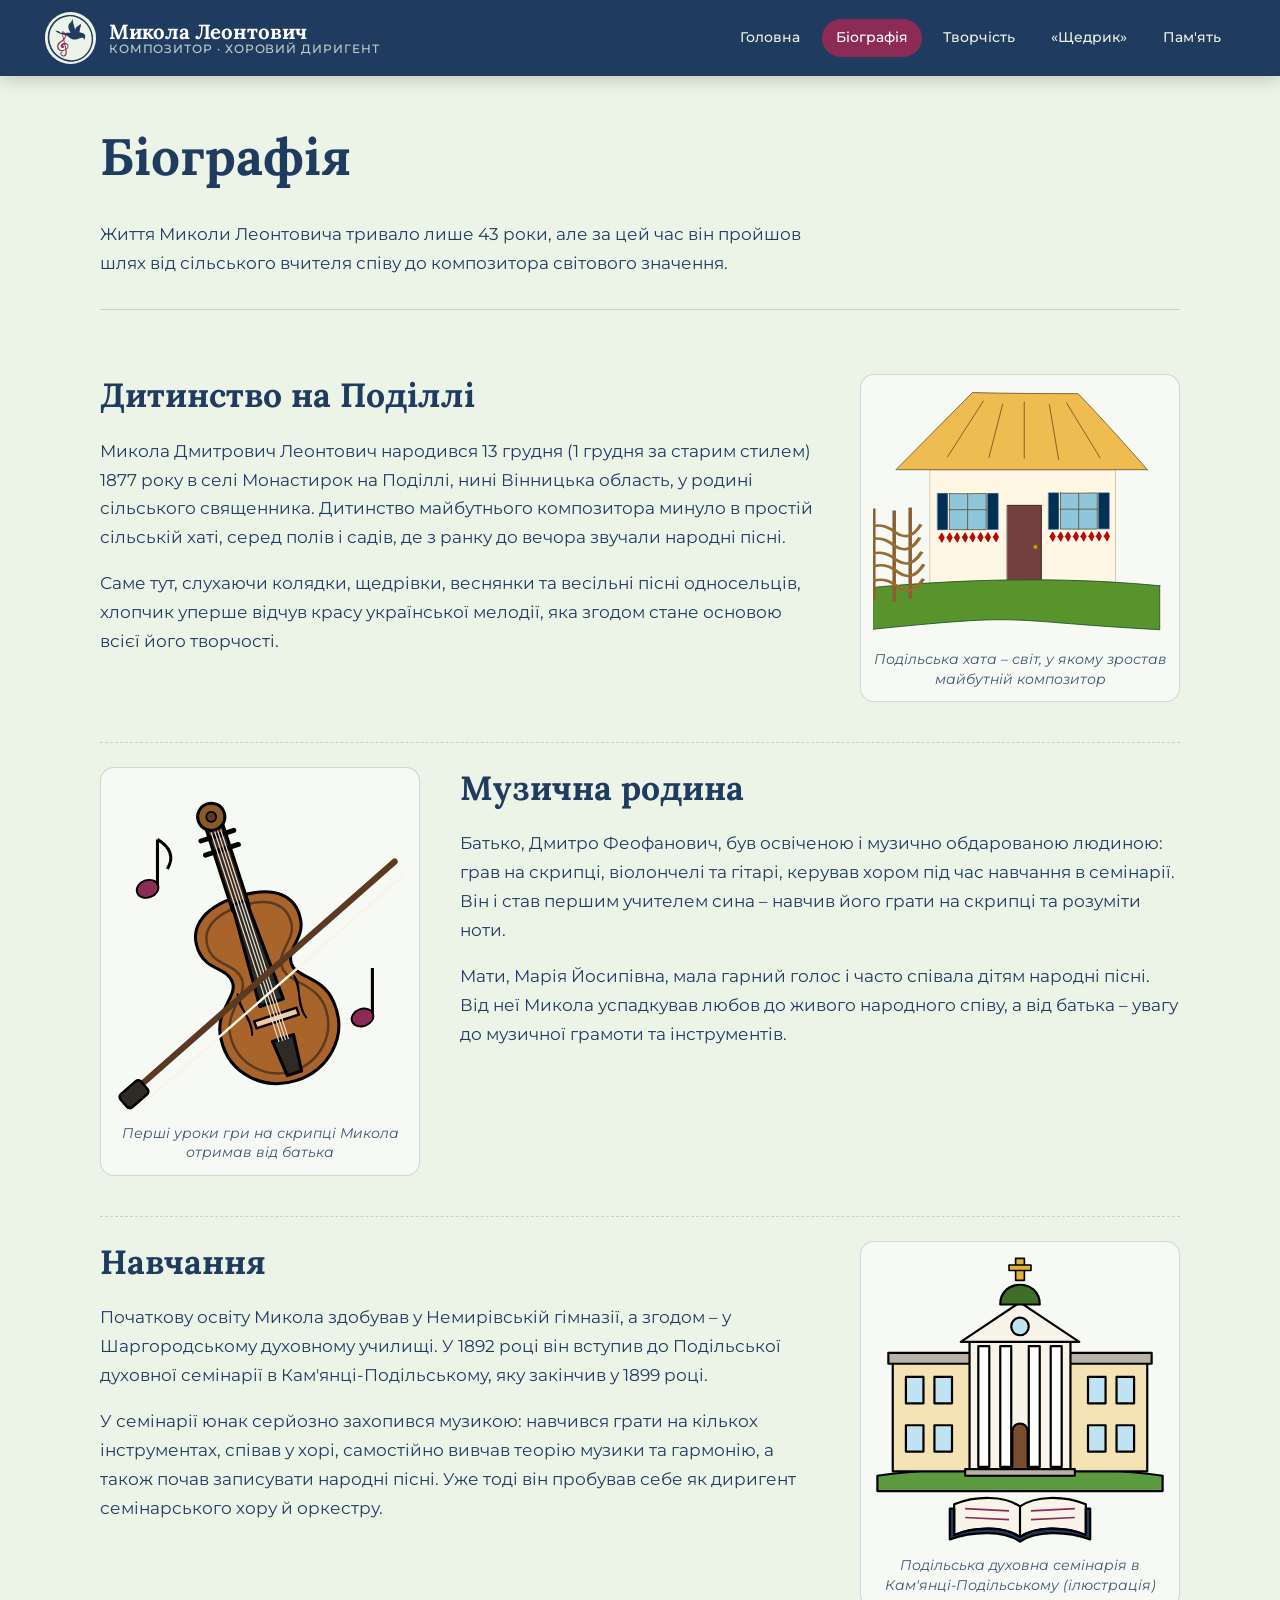
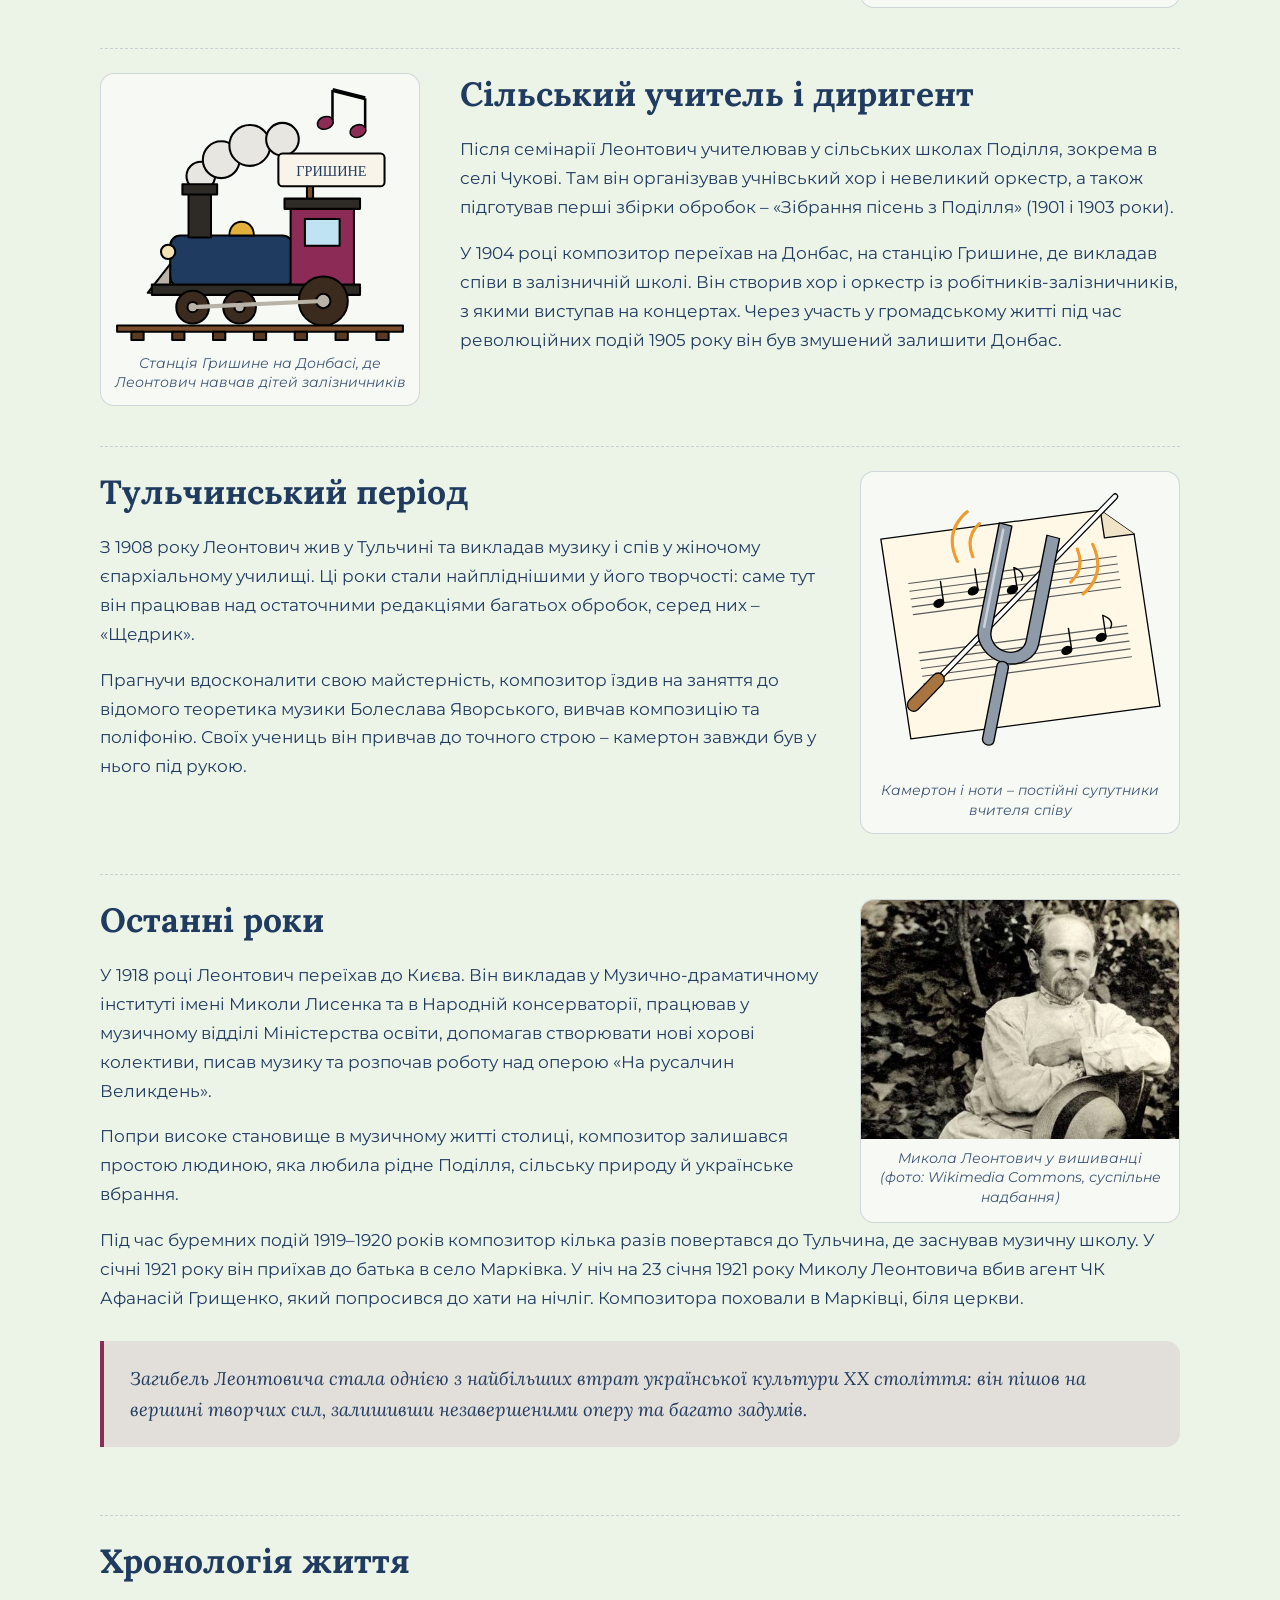
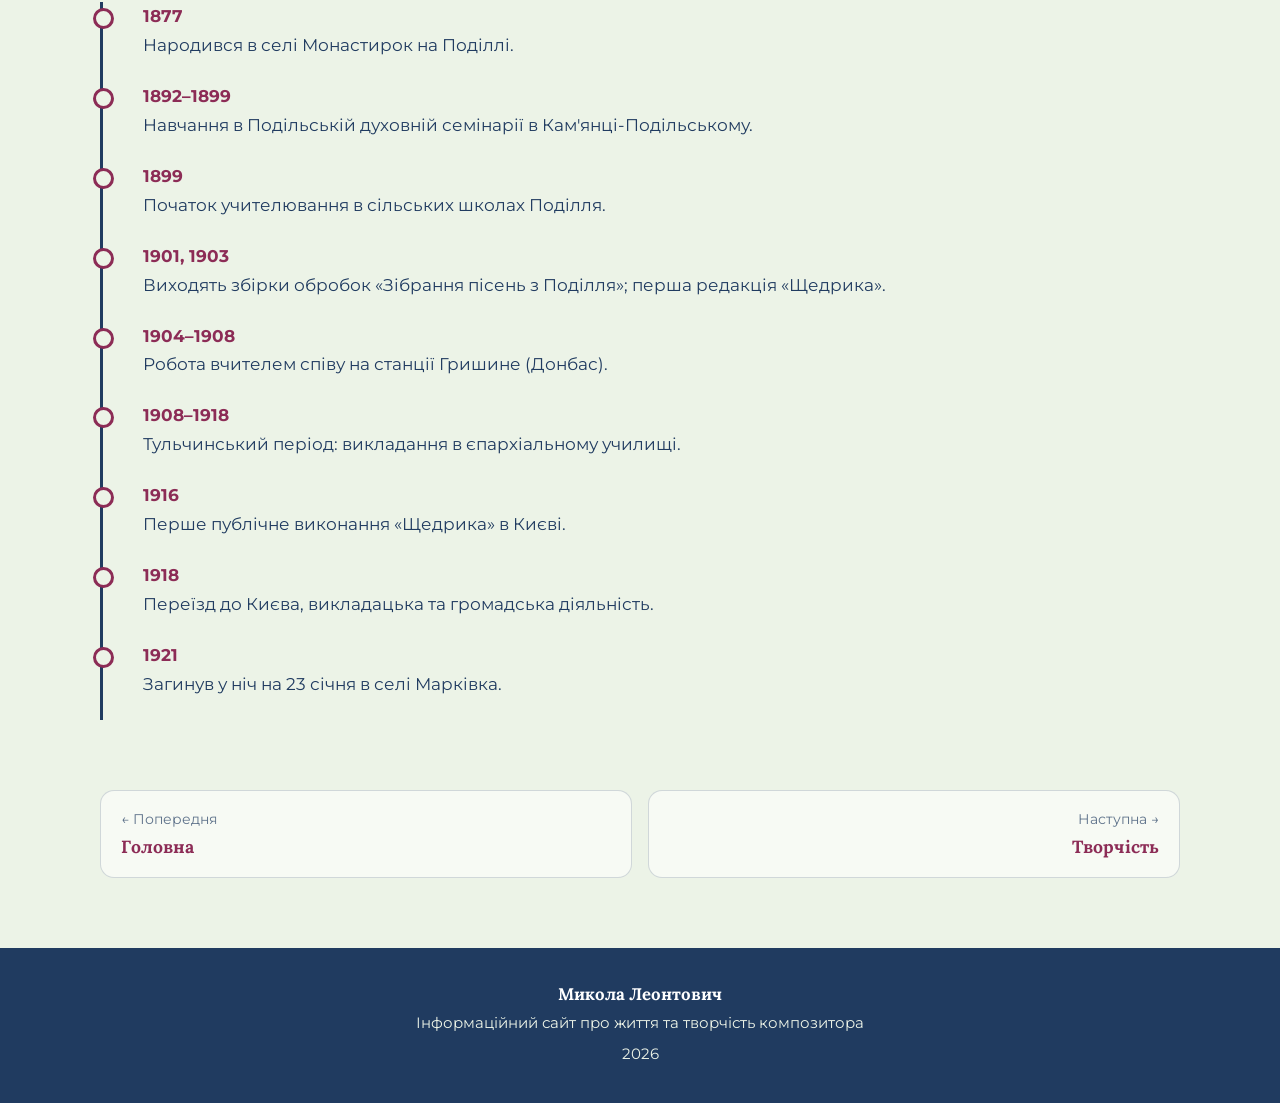
==== biografiya.html @ 476b9c97 "first commit" ====
<!DOCTYPE html>
<html lang="uk">
<head>
  <meta charset="UTF-8">
  <meta name="viewport" content="width=device-width, initial-scale=1.0">
  <title>Біографія – Микола Леонтович</title>
  <meta name="description" content="Біографія Миколи Леонтовича: дитинство, навчання, вчителювання, останні роки життя.">
  <link rel="icon" href="logo.svg" type="image/svg+xml">
  <link rel="preconnect" href="https://fonts.googleapis.com">
  <link rel="preconnect" href="https://fonts.gstatic.com" crossorigin>
  <link href="https://fonts.googleapis.com/css2?family=Lora:ital,wght@0,500;0,700;1,500&family=Montserrat:wght@400;500;600;700&display=swap" rel="stylesheet">
  <link rel="stylesheet" href="css/style.css">
</head>
<body>

  <header class="header">
    <div class="container header__inner">
      <a href="index.html" class="brand">
        <img src="logo.svg" alt="Логотип сайту: ластівка зі скрипковим ключем">
        <span class="brand__name">Микола Леонтович <small>композитор · хоровий диригент</small></span>
      </a>
      <button class="burger" aria-label="Меню" aria-expanded="false"><span></span></button>
      <nav class="nav">
        <ul>
          <li><a href="index.html">Головна</a></li>
          <li><a href="biografiya.html" class="active">Біографія</a></li>
          <li><a href="tvorchist.html">Творчість</a></li>
          <li><a href="shchedryk.html">«Щедрик»</a></li>
          <li><a href="pamyat.html">Пам'ять</a></li>
        </ul>
      </nav>
    </div>
  </header>

  <main class="container">
    <div class="page-head page-head--split">
      <div>
        <h1>Біографія</h1>
        <p>Життя Миколи Леонтовича тривало лише 43 роки, але за цей час він пройшов шлях від
          сільського вчителя співу до композитора світового значення.</p>
      </div>
     
    </div>

    <section class="section" id="dytynstvo">
      <div class="split">
        <div>
          <h2>Дитинство на Поділлі</h2>
          <p>
            Микола Дмитрович Леонтович народився 13 грудня (1 грудня за старим стилем) 1877 року
            в селі Монастирок на Поділлі, нині Вінницька область, у родині сільського священника.
            Дитинство майбутнього композитора минуло в простій сільській хаті, серед полів і садів,
            де з ранку до вечора звучали народні пісні.
          </p>
          <p>
            Саме тут, слухаючи колядки, щедрівки, веснянки та весільні пісні односельців,
            хлопчик уперше відчув красу української мелодії, яка згодом стане основою всієї його
            творчості.
          </p>
        </div>
        <figure class="figure">
          <img src="hata.svg" alt="Українська хата з квітучим тином">
          <figcaption>Подільська хата – світ, у якому зростав майбутній композитор</figcaption>
        </figure>
      </div>
    </section>

    <section class="section" id="rodyna">
      <div class="split split--reverse">
        <figure class="figure">
          <img src="skrypka.svg" alt="Скрипка зі смичком">
          <figcaption>Перші уроки гри на скрипці Микола отримав від батька</figcaption>
        </figure>
        <div>
          <h2>Музична родина</h2>
          <p>
            Батько, Дмитро Феофанович, був освіченою і музично обдарованою людиною: грав на скрипці,
            віолончелі та гітарі, керував хором під час навчання в семінарії. Він і став першим
            учителем сина – навчив його грати на скрипці та розуміти ноти.
          </p>
          <p>
            Мати, Марія Йосипівна, мала гарний голос і часто співала дітям народні пісні.
            Від неї Микола успадкував любов до живого народного співу, а від батька – увагу
            до музичної грамоти та інструментів.
          </p>
        </div>
      </div>
    </section>

    <section class="section" id="navchannya">
      <div class="split">
        <div>
          <h2>Навчання</h2>
          <p>
            Початкову освіту Микола здобував у Немирівській гімназії, а згодом – у Шаргородському
            духовному училищі. У 1892 році він вступив до Подільської духовної семінарії
            в Кам'янці-Подільському, яку закінчив у 1899 році.
          </p>
          <p>
            У семінарії юнак серйозно захопився музикою: навчився грати на кількох інструментах,
            співав у хорі, самостійно вивчав теорію музики та гармонію, а також почав записувати
            народні пісні. Уже тоді він пробував себе як диригент семінарського хору й оркестру.
          </p>
        </div>
        <figure class="figure">
          <img src="seminariya.svg" alt="Будівля семінарії та розгорнута книга">
          <figcaption>Подільська духовна семінарія в Кам'янці-Подільському (ілюстрація)</figcaption>
        </figure>
      </div>
    </section>

    <section class="section" id="vchytel">
      <div class="split split--reverse">
        <figure class="figure">
          <img src="potyag.svg" alt="Паротяг на станції Гришине">
          <figcaption>Станція Гришине на Донбасі, де Леонтович навчав дітей залізничників</figcaption>
        </figure>
        <div>
          <h2>Сільський учитель і диригент</h2>
          <p>
            Після семінарії Леонтович учителював у сільських школах Поділля, зокрема в селі Чукові.
            Там він організував учнівський хор і невеликий оркестр, а також підготував перші
            збірки обробок – «Зібрання пісень з Поділля» (1901 і 1903 роки).
          </p>
          <p>
            У 1904 році композитор переїхав на Донбас, на станцію Гришине, де викладав співи
            в залізничній школі. Він створив хор і оркестр із робітників-залізничників, з якими
            виступав на концертах. Через участь у громадському житті під час революційних подій
            1905 року він був змушений залишити Донбас.
          </p>
        </div>
      </div>
    </section>

    <section class="section" id="tulchyn">
      <div class="split">
        <div>
          <h2>Тульчинський період</h2>
          <p>
            З 1908 року Леонтович жив у Тульчині та викладав музику і спів у жіночому єпархіальному
            училищі. Ці роки стали найпліднішими у його творчості: саме тут він працював над
            остаточними редакціями багатьох обробок, серед них – «Щедрик».
          </p>
          <p>
            Прагнучи вдосконалити свою майстерність, композитор їздив на заняття до відомого
            теоретика музики Болеслава Яворського, вивчав композицію та поліфонію. Своїх учениць
            він привчав до точного строю – камертон завжди був у нього під рукою.
          </p>
        </div>
        <figure class="figure">
          <img src="kamerton.svg" alt="Камертон, диригентська паличка і ноти">
          <figcaption>Камертон і ноти – постійні супутники вчителя співу</figcaption>
        </figure>
      </div>
    </section>

    <section class="section" id="ostanni-roky">
      <div class="split">
        <div>
          <h2>Останні роки</h2>
          <p>
            У 1918 році Леонтович переїхав до Києва. Він викладав у Музично-драматичному інституті
            імені Миколи Лисенка та в Народній консерваторії, працював у музичному відділі
            Міністерства освіти, допомагав створювати нові хорові колективи, писав музику та
            розпочав роботу над оперою «На русалчин Великдень».
          </p>
          <p>
            Попри високе становище в музичному житті столиці, композитор залишався простою
            людиною, яка любила рідне Поділля, сільську природу й українське вбрання.
          </p>
        </div>
        <figure class="figure figure--photo">
          <img src="leontovych_vyshyvanka.png" alt="Микола Леонтович у вишиванці, з брилем у руках, на тлі зелені">
          <figcaption>Микола Леонтович у вишиванці (фото: Wikimedia Commons, суспільне надбання)</figcaption>
        </figure>
      </div>
      <p>
        Під час буремних подій 1919–1920 років композитор кілька разів повертався до Тульчина,
        де заснував музичну школу. У січні 1921 року він приїхав до батька в село Марківка.
        У ніч на 23 січня 1921 року Миколу Леонтовича вбив агент ЧК Афанасій Грищенко, який
        попросився до хати на нічліг. Композитора поховали в Марківці, біля церкви.
      </p>
      <div class="quote">
        Загибель Леонтовича стала однією з найбільших втрат української культури XX століття:
        він пішов на вершині творчих сил, залишивши незавершеними оперу та багато задумів.
      </div>
    </section>

    <section class="section" id="khronologiya">
      <h2>Хронологія життя</h2>
      <ol class="timeline">
        <li><time>1877</time>Народився в селі Монастирок на Поділлі.</li>
        <li><time>1892–1899</time>Навчання в Подільській духовній семінарії в Кам'янці-Подільському.</li>
        <li><time>1899</time>Початок учителювання в сільських школах Поділля.</li>
        <li><time>1901, 1903</time>Виходять збірки обробок «Зібрання пісень з Поділля»; перша редакція «Щедрика».</li>
        <li><time>1904–1908</time>Робота вчителем співу на станції Гришине (Донбас).</li>
        <li><time>1908–1918</time>Тульчинський період: викладання в єпархіальному училищі.</li>
        <li><time>1916</time>Перше публічне виконання «Щедрика» в Києві.</li>
        <li><time>1918</time>Переїзд до Києва, викладацька та громадська діяльність.</li>
        <li><time>1921</time>Загинув у ніч на 23 січня в селі Марківка.</li>
      </ol>
    </section>

    <nav class="pager">
      <a href="index.html"><small>← Попередня</small><b>Головна</b></a>
      <a href="tvorchist.html" class="next"><small>Наступна →</small><b>Творчість</b></a>
    </nav>
  </main>

  <footer class="footer">
    <div class="container footer__inner">
      <h3>Микола Леонтович</h3>
      <p>Інформаційний сайт про життя та творчість композитора</p>
      <p> 2026</p>
    </div>
  </footer>

  <button class="to-top" aria-label="Вгору">↑</button>
  <script src="js/main.js"></script>
</body>
</html>
---- css/style.css ----
/* ===== Палітра ===== */
:root {
  --primary: #203B60;      /* домінантний, текст */
  --accent: #8C2C56;       /* активні об'єкти, посилання */
  --bg: #ECF3E7;           /* фон */
  --card: #F7FAF4;
  --line: rgba(32, 59, 96, 0.18);
  --primary-soft: rgba(32, 59, 96, 0.08);
  --accent-soft: rgba(140, 44, 86, 0.1);
  --radius: 14px;
  --font-head: "Lora", Georgia, "Times New Roman", serif;
  --font-body: "Montserrat", "Segoe UI", Arial, sans-serif;
}

* { box-sizing: border-box; }

html { scroll-behavior: smooth; }

body {
  margin: 0;
  background: var(--bg);
  color: var(--primary);
  font-family: var(--font-body);
  font-size: 17px;
  line-height: 1.7;
}

img { max-width: 100%; display: block; }

a { color: var(--accent); text-decoration-thickness: 1px; text-underline-offset: 3px; }
a:hover { text-decoration-thickness: 2px; }

h1, h2, h3 {
  font-family: var(--font-head);
  line-height: 1.25;
  margin: 0 0 0.6em;
  color: var(--primary);
}
h1 { font-size: clamp(2rem, 4.5vw, 3.2rem); }
h2 { font-size: clamp(1.5rem, 3vw, 2.1rem); }
h3 { font-size: 1.25rem; }
p { margin: 0 0 1em; }

.container {
  width: 100%;
  max-width: 1120px;
  margin: 0 auto;
  padding-inline: 20px;
}

/* ===== Шапка (темно-синя, на всю ширину екрана) ===== */
.header {
  position: sticky;
  top: 0;
  z-index: 50;
  background: var(--primary);
  color: var(--bg);
  box-shadow: 0 0.25rem 1rem rgba(0, 0, 0, 0.18);
}
.header__inner {
  display: flex;
  align-items: center;
  justify-content: space-between; /* логотип завжди зліва, меню — справа */
  gap: clamp(0.75rem, 2vw, 2rem);
  width: 100%;
  max-width: none;
  min-height: clamp(3.75rem, 6vw, 4.75rem);
  padding-inline: clamp(1rem, 3.5vw, 4rem);
}
.brand {
  display: flex;
  align-items: center;
  gap: clamp(0.5rem, 1vw, 0.85rem);
  text-decoration: none;
  color: var(--bg);
  min-width: 0;
}
.brand img {
  width: clamp(2.6rem, 4vw, 3.4rem);
  height: auto;
  aspect-ratio: 1;
  flex-shrink: 0;
  background: var(--bg);
  border-radius: 50%;
}
.brand__name {
  font-family: var(--font-head);
  font-weight: 700;
  font-size: clamp(1rem, 1.6vw, 1.3rem);
  line-height: 1.15;
  color: #fff;
}
.brand__name small {
  display: block;
  font-family: var(--font-body);
  font-weight: 500;
  font-size: clamp(0.62rem, 0.9vw, 0.75rem);
  letter-spacing: 0.08em;
  text-transform: uppercase;
  color: var(--bg);
  opacity: 0.8;
}

.nav ul {
  display: flex;
  gap: clamp(0.15rem, 0.6vw, 0.5rem);
  list-style: none;
  margin: 0;
  padding: 0;
}
.nav a {
  display: block;
  padding: 0.5em 1em;
  border-radius: 999px;
  color: var(--bg);
  text-decoration: none;
  font-weight: 500;
  font-size: clamp(0.85rem, 1.1vw, 1rem);
  white-space: nowrap;
  transition: background 0.2s, color 0.2s;
}
.nav a:hover { background: rgba(236, 243, 231, 0.14); color: #fff; }
.nav a.active { background: var(--accent); color: #fff; }

.burger {
  display: none;
  flex-shrink: 0;
  background: none;
  border: 2px solid var(--bg);
  border-radius: 0.6rem;
  width: 2.75rem;
  height: 2.75rem;
  cursor: pointer;
  padding: 0;
}
.burger span,
.burger span::before,
.burger span::after {
  display: block;
  width: 20px;
  height: 2px;
  background: var(--bg);
  margin: 0 auto;
  position: relative;
  transition: transform 0.25s;
}
.burger span::before,
.burger span::after { content: ""; position: absolute; left: 0; }
.burger span::before { top: -6px; }
.burger span::after { top: 6px; }
.burger[aria-expanded="true"] span { background: transparent; }
.burger[aria-expanded="true"] span::before { transform: translateY(6px) rotate(45deg); }
.burger[aria-expanded="true"] span::after { transform: translateY(-6px) rotate(-45deg); }

/* ===== Головний банер ===== */
.hero {
  padding-block: 56px 40px;
}
.hero__inner {
  display: grid;
  grid-template-columns: 1.1fr 1fr;
  gap: 40px;
  align-items: center;
}
.hero__eyebrow {
  display: inline-block;
  font-size: 0.8rem;
  font-weight: 600;
  letter-spacing: 0.12em;
  text-transform: uppercase;
  color: var(--accent);
  margin-bottom: 12px;
}
.hero__lead { font-size: 1.12rem; max-width: 34em; }
.hero__photo {
  isolation: isolate;
  margin: 0;
  position: relative;
}
.hero__photo img {
  width: 100%;
  aspect-ratio: 4 / 3;
  object-fit: cover;
  object-position: 60% 30%;
  border-radius: var(--radius);
  border: 0.4rem solid var(--card);
  box-shadow: 0 1.2rem 2.5rem rgba(32, 59, 96, 0.25);
}
/* ілюстрований портрет: без фото-рамки, по центру колонки */
.hero__photo--art { display: flex; justify-content: center; }
.hero__photo--art img {
  width: min(100%, 26rem);
  aspect-ratio: auto;
  object-fit: contain;
  border: none;
  border-radius: 0;
  box-shadow: none;
  filter: drop-shadow(0 1rem 1.5rem rgba(32, 59, 96, 0.22));
}
.hero__frame { position: relative; isolation: isolate; }
.hero__frame::before {
  content: "";
  position: absolute;
  inset: 1.2rem -1.2rem -1.2rem 1.2rem;
  border: 3px solid var(--accent);
  border-radius: var(--radius);
  z-index: -1;
}
.hero__photo figcaption {
  margin-top: 1.6rem;
  font-size: 0.85rem;
  font-style: italic;
  opacity: 0.85;
}
.hero__dates {
  font-family: var(--font-head);
  font-size: 1.3rem;
  font-style: italic;
  margin-bottom: 18px;
}

.btn {
  display: inline-block;
  padding: 12px 26px;
  border-radius: 999px;
  background: var(--accent);
  color: #fff;
  text-decoration: none;
  font-weight: 600;
  border: 2px solid var(--accent);
  transition: background 0.2s, color 0.2s;
}
.btn:hover { background: transparent; color: var(--accent); }
.btn--ghost { background: transparent; color: var(--primary); border-color: var(--primary); }
.btn--ghost:hover { background: var(--primary); color: #fff; }
.btn-row { display: flex; flex-wrap: wrap; gap: 12px; margin-top: 8px; }

/* ===== Заголовок внутрішніх сторінок ===== */
.page-head {
  padding-block: 48px 32px;
  border-bottom: 1px solid var(--line);
  margin-bottom: 40px;
}
.page-head p { max-width: 42em; font-size: 1.08rem; margin: 0; }
.page-head--split {
  display: grid;
  grid-template-columns: 1fr minmax(12rem, 18rem);
  gap: 2.5rem;
  align-items: center;
}
.page-head--split .figure { max-width: 18rem; width: 100%; justify-self: end; }

/* ===== Розділи ===== */
.section { padding-block: 24px 40px; }
.section + .section { border-top: 1px dashed var(--line); }

.split {
  display: grid;
  grid-template-columns: 1fr 320px;
  gap: 40px;
  align-items: start;
}
.split--reverse { grid-template-columns: 320px 1fr; }
.split--reverse .figure { order: -1; }

.figure {
  margin: 0;
  background: var(--card);
  border: 1px solid var(--line);
  border-radius: var(--radius);
  padding: 0.75rem;
  cursor: zoom-in;
  overflow: hidden;
  transition: transform 0.25s, box-shadow 0.25s;
}
.figure:hover { transform: translateY(-3px); box-shadow: 0 10px 26px rgba(32, 59, 96, 0.12); }
.figure img { width: 100%; height: auto; margin: 0 auto; border-radius: calc(var(--radius) - 6px); }
/* фото заповнюють рамку повністю */
.figure--photo { padding: 0; }
.figure--photo img { border-radius: 0; }
.figure--photo figcaption { padding: 0 0.9rem 0.9rem; }
/* GIF має велике біле полотно — обрізаємо до смуги з ластівкою */
.crop-gif img { aspect-ratio: 2.3 / 1; object-fit: cover; object-position: center 45%; mix-blend-mode: multiply; }
.figure figcaption {
  margin-top: 10px;
  font-size: 0.85rem;
  line-height: 1.45;
  text-align: center;
  font-style: italic;
  opacity: 0.85;
}

/* ===== Картки на головній ===== */
.cards {
  display: grid;
  grid-template-columns: repeat(4, 1fr);
  gap: 20px;
}
.card {
  display: flex;
  flex-direction: column;
  background: var(--card);
  border: 1px solid var(--line);
  border-radius: var(--radius);
  padding: 20px;
  text-decoration: none;
  color: var(--primary);
  transition: transform 0.25s, box-shadow 0.25s, border-color 0.25s;
}
.card:hover { transform: translateY(-4px); border-color: var(--accent); box-shadow: 0 12px 28px rgba(32, 59, 96, 0.12); }
.card img { width: 100%; aspect-ratio: 4 / 3; object-fit: contain; margin-bottom: 12px; }
.card h3 { margin-bottom: 6px; }
.card p { font-size: 0.92rem; line-height: 1.55; flex: 1; }
.card__more { color: var(--accent); font-weight: 600; font-size: 0.92rem; }

/* ===== Цитата ===== */
.quote {
  margin: 28px 0;
  padding: 22px 26px;
  border-left: 4px solid var(--accent);
  background: var(--accent-soft);
  border-radius: 0 var(--radius) var(--radius) 0;
  font-family: var(--font-head);
  font-size: 1.15rem;
  font-style: italic;
}
.quote cite {
  display: block;
  margin-top: 8px;
  font-family: var(--font-body);
  font-size: 0.88rem;
  font-style: normal;
  opacity: 0.8;
}

/* ===== Факти ===== */
.facts {
  display: grid;
  grid-template-columns: repeat(3, 1fr);
  gap: 20px;
  margin-top: 10px;
}
.fact {
  background: var(--primary);
  color: var(--bg);
  border-radius: var(--radius);
  padding: 22px;
}
.fact strong {
  display: block;
  font-family: var(--font-head);
  font-size: 2.1rem;
  line-height: 1.1;
  margin-bottom: 6px;
  color: #fff;
}
.fact span { font-size: 0.92rem; line-height: 1.5; }

/* ===== Хронологія ===== */
.timeline {
  list-style: none;
  margin: 0;
  padding: 0 0 0 28px;
  border-left: 3px solid var(--primary);
}
.timeline li {
  position: relative;
  padding: 0 0 22px 12px;
}
.timeline li::before {
  content: "";
  position: absolute;
  left: -38px;
  top: 6px;
  width: 15px;
  height: 15px;
  border-radius: 50%;
  background: var(--bg);
  border: 3px solid var(--accent);
}
.timeline time {
  display: block;
  font-weight: 700;
  color: var(--accent);
}

/* ===== Список творів (розгортаються при наведенні або кліку) ===== */
.works-hint { font-size: 0.92rem; opacity: 0.8; margin-top: -0.4em; }
.works {
  display: grid;
  grid-template-columns: repeat(2, 1fr);
  gap: 0.9rem 1.75rem;
  align-items: start;
  list-style: none;
  padding: 0;
  margin: 0 0 1em;
}
.work {
  background: var(--card);
  border: 1px solid var(--line);
  border-radius: 10px;
  overflow: hidden;
  transition: border-color 0.2s, box-shadow 0.2s;
}
.work__head {
  display: grid;
  grid-template-columns: 1fr auto;
  align-items: center;
  gap: 0.75rem;
  width: 100%;
  padding: 0.8rem 1rem;
  background: none;
  border: none;
  font: inherit;
  color: inherit;
  text-align: left;
  cursor: pointer;
}
.work__head b { display: block; }
.work__head small { opacity: 0.75; }
.work__icon {
  display: grid;
  place-items: center;
  width: 1.8rem;
  height: 1.8rem;
  border-radius: 50%;
  background: var(--accent-soft);
  color: var(--accent);
  font-weight: 700;
  transition: transform 0.3s, background 0.2s, color 0.2s;
}
.work__more {
  display: grid;
  grid-template-rows: 0fr;
  transition: grid-template-rows 0.35s ease;
}
.work__more > div { overflow: hidden; }
.work__more p {
  margin: 0;
  padding: 0 1rem 1rem;
  font-size: 0.93rem;
  line-height: 1.6;
  border-top: 1px dashed transparent;
}
.work.open,
.work:focus-within { border-color: var(--accent); box-shadow: 0 0.5rem 1.2rem rgba(140, 44, 86, 0.12); }
.work.open .work__more { grid-template-rows: 1fr; }
.work.open .work__icon { transform: rotate(45deg); background: var(--accent); color: #fff; }
@media (hover: hover) {
  .work:hover { border-color: var(--accent); box-shadow: 0 0.5rem 1.2rem rgba(140, 44, 86, 0.12); }
  .work:hover .work__more { grid-template-rows: 1fr; }
  .work:hover .work__icon { transform: rotate(45deg); background: var(--accent); color: #fff; }
}

/* ===== Відео ===== */
.videos {
  display: grid;
  grid-template-columns: repeat(2, 1fr);
  gap: 1.5rem;
}
.video {
  margin: 0;
  background: var(--card);
  border: 1px solid var(--line);
  border-radius: var(--radius);
  overflow: hidden;
}
.video__frame { position: relative; aspect-ratio: 16 / 9; background: var(--primary); }
.video__frame iframe { position: absolute; inset: 0; width: 100%; height: 100%; border: 0; }
.video figcaption { padding: 0.9rem 1rem 1rem; font-size: 0.92rem; line-height: 1.5; }
.video figcaption b { display: block; font-family: var(--font-head); font-size: 1.05rem; }

/* ===== Навчальні заклади ===== */
.schools {
  display: grid;
  grid-template-columns: repeat(3, 1fr);
  gap: 1.25rem;
  list-style: none;
  padding: 0;
  margin: 0.5rem 0 1rem;
}
.schools li {
  background: var(--card);
  border: 1px solid var(--line);
  border-top: 4px solid var(--accent);
  border-radius: var(--radius);
  padding: 1.1rem 1.2rem;
  font-size: 0.93rem;
  line-height: 1.55;
}
.schools b { display: block; font-family: var(--font-head); font-size: 1.05rem; margin-bottom: 0.35rem; }
.schools small { display: block; margin-top: 0.5rem; color: var(--accent); font-weight: 600; }

.lyrics-en { font-style: italic; }
.note { font-size: 0.88rem; opacity: 0.8; }

/* ===== Текст пісні ===== */
.lyrics {
  background: var(--card);
  border: 1px solid var(--line);
  border-radius: var(--radius);
  padding: 26px 30px;
  font-family: var(--font-head);
  font-size: 1.08rem;
  line-height: 1.8;
  columns: 2;
  column-gap: 40px;
}
.lyrics p { break-inside: avoid; }

/* ===== Навігація між сторінками ===== */
.pager {
  display: flex;
  justify-content: space-between;
  gap: 16px;
  flex-wrap: wrap;
  padding-block: 30px 50px;
}
.pager a {
  flex: 1 1 240px;
  padding: 16px 20px;
  border: 1px solid var(--line);
  border-radius: var(--radius);
  text-decoration: none;
  background: var(--card);
  transition: border-color 0.2s;
}
.pager a:hover { border-color: var(--accent); }
.pager small { display: block; color: var(--primary); opacity: 0.7; }
.pager b { font-family: var(--font-head); font-size: 1.1rem; }
.pager .next { text-align: right; }

/* ===== Підвал ===== */
.footer {
  background: var(--primary);
  color: var(--bg);
  padding-block: 36px;
  margin-top: 20px;
  font-size: 0.92rem;
}
.footer__inner {
  display: flex;
  flex-direction: column;
  align-items: center;
  text-align: center;
  gap: 0.35rem;
}
.footer__inner h3, .footer__inner p { margin: 0; }
.footer a { color: #f3c6d9; }
.footer ul { list-style: none; padding: 0; margin: 0; }
.footer h3 { color: #fff; font-size: 1.05rem; }

/* ===== Кнопка «вгору» ===== */
.to-top {
  position: fixed;
  right: 20px;
  bottom: 20px;
  width: 48px;
  height: 48px;
  border-radius: 50%;
  border: none;
  background: var(--accent);
  color: #fff;
  font-size: 1.4rem;
  cursor: pointer;
  box-shadow: 0 6px 16px rgba(0, 0, 0, 0.2);
  opacity: 0;
  pointer-events: none;
  transition: opacity 0.3s;
}
.to-top.show { opacity: 1; pointer-events: auto; }

/* ===== Перегляд зображення ===== */
.lightbox {
  position: fixed;
  inset: 0;
  z-index: 100;
  background: rgba(32, 59, 96, 0.88);
  display: flex;
  align-items: center;
  justify-content: center;
  flex-direction: column;
  padding: 20px;
  cursor: zoom-out;
}
.lightbox[hidden] { display: none; }
.lightbox img {
  max-width: min(90vw, 640px);
  max-height: 78vh;
  background: var(--bg);
  border-radius: var(--radius);
  padding: 20px;
}
.lightbox p { color: #fff; margin-top: 14px; text-align: center; max-width: 640px; }

/* ===== Адаптивність ===== */
@media (max-width: 960px) {
  .cards { grid-template-columns: repeat(2, 1fr); }
  .facts { grid-template-columns: 1fr 1fr; }
  .schools { grid-template-columns: 1fr 1fr; }
}

@media (max-width: 820px) {
  .burger { display: block; }
  .nav {
    position: absolute;
    top: 100%;
    left: 0;
    right: 0;
    background: var(--primary);
    border-top: 1px solid rgba(236, 243, 231, 0.15);
    box-shadow: 0 0.5rem 1rem rgba(0, 0, 0, 0.2);
    display: none;
  }
  .nav.open { display: block; }
  .nav ul { flex-direction: column; padding: 0.6rem clamp(1rem, 3.5vw, 4rem) 1.1rem; }
  .nav a { font-size: 1rem; }
  .hero__inner,
  .split,
  .split--reverse { grid-template-columns: 1fr; }
  .split--reverse .figure { order: 0; }
  .figure { max-width: 360px; margin-inline: auto; width: 100%; }
  .works, .videos { grid-template-columns: 1fr; }
  .lyrics { columns: 1; }
  .page-head--split { grid-template-columns: 1fr; gap: 1.5rem; }
  .page-head--split .figure { justify-self: start; }
  .hero__photo { max-width: 32rem; margin-right: 1.2rem; }
}

@media (max-width: 520px) {
  body { font-size: 16px; }
  .cards, .facts, .schools { grid-template-columns: 1fr; }
  .brand__name small { display: none; }
  .lyrics { padding: 20px; }
}
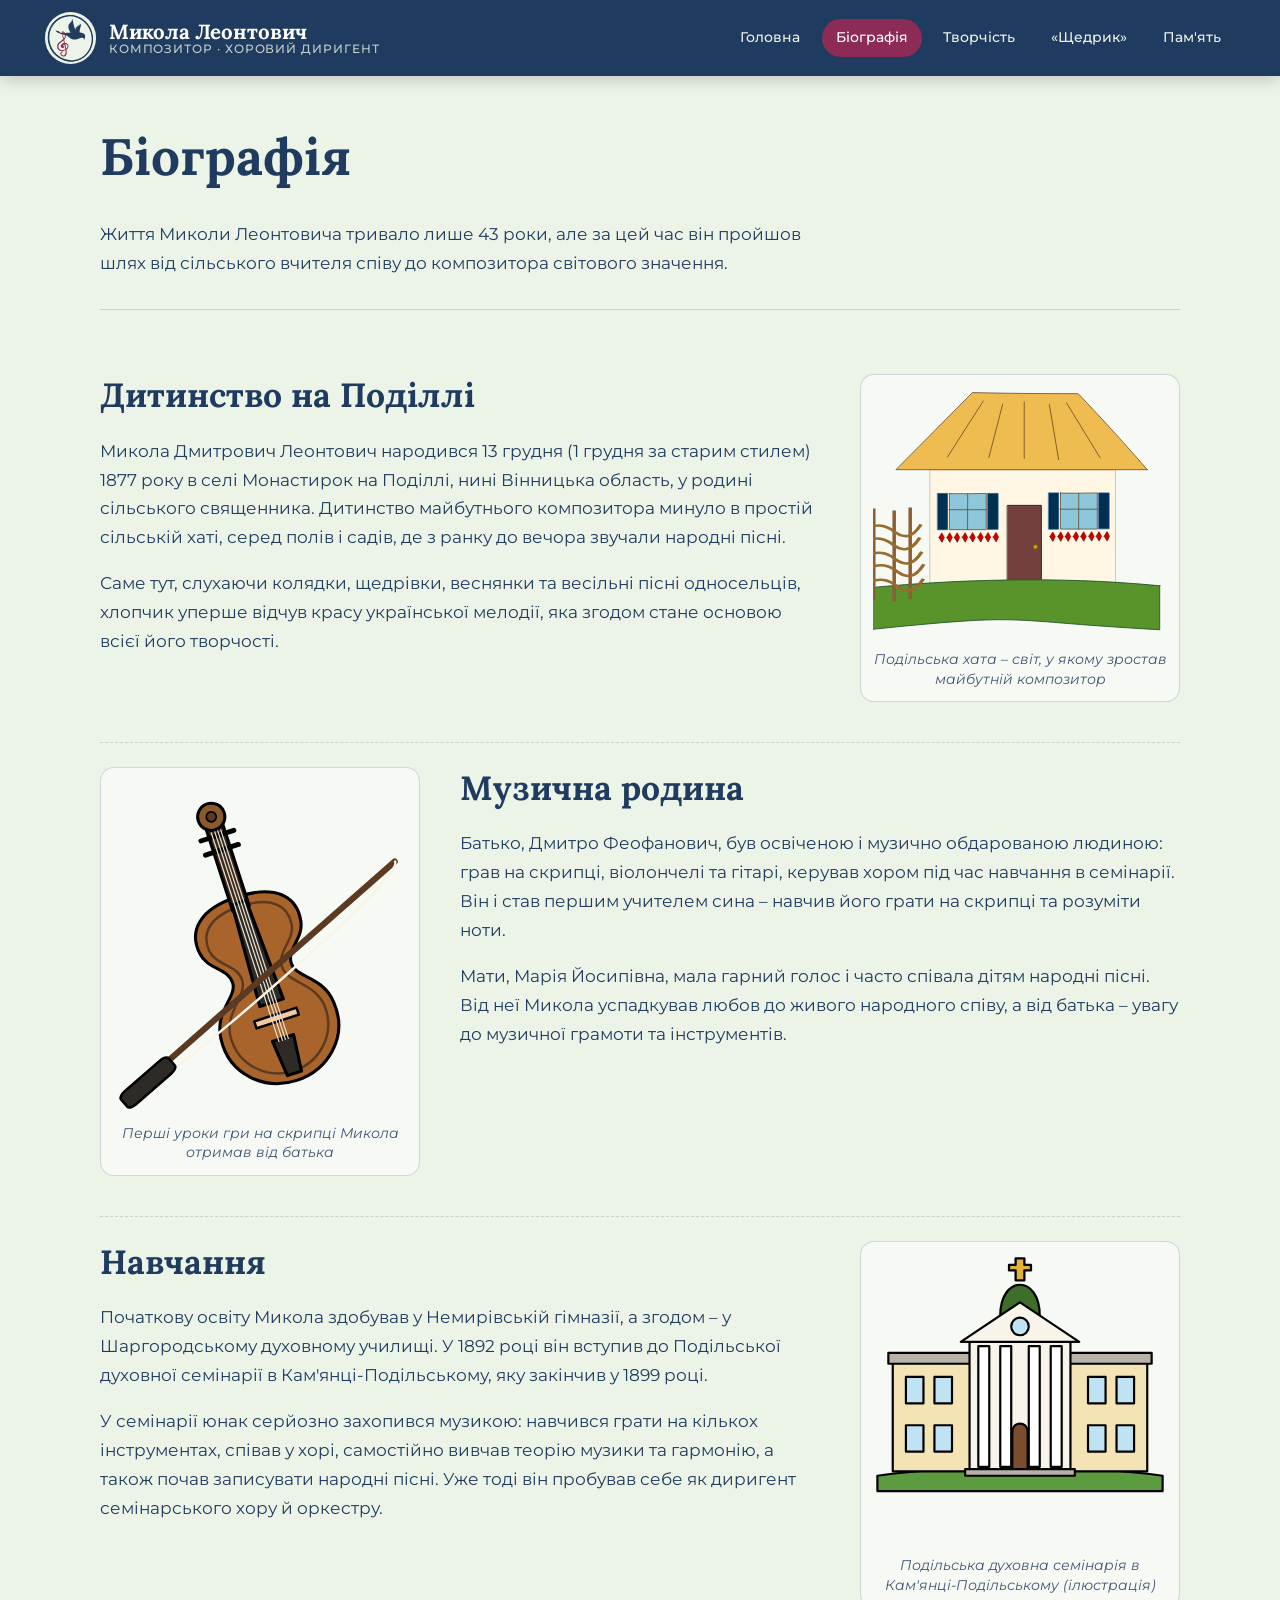
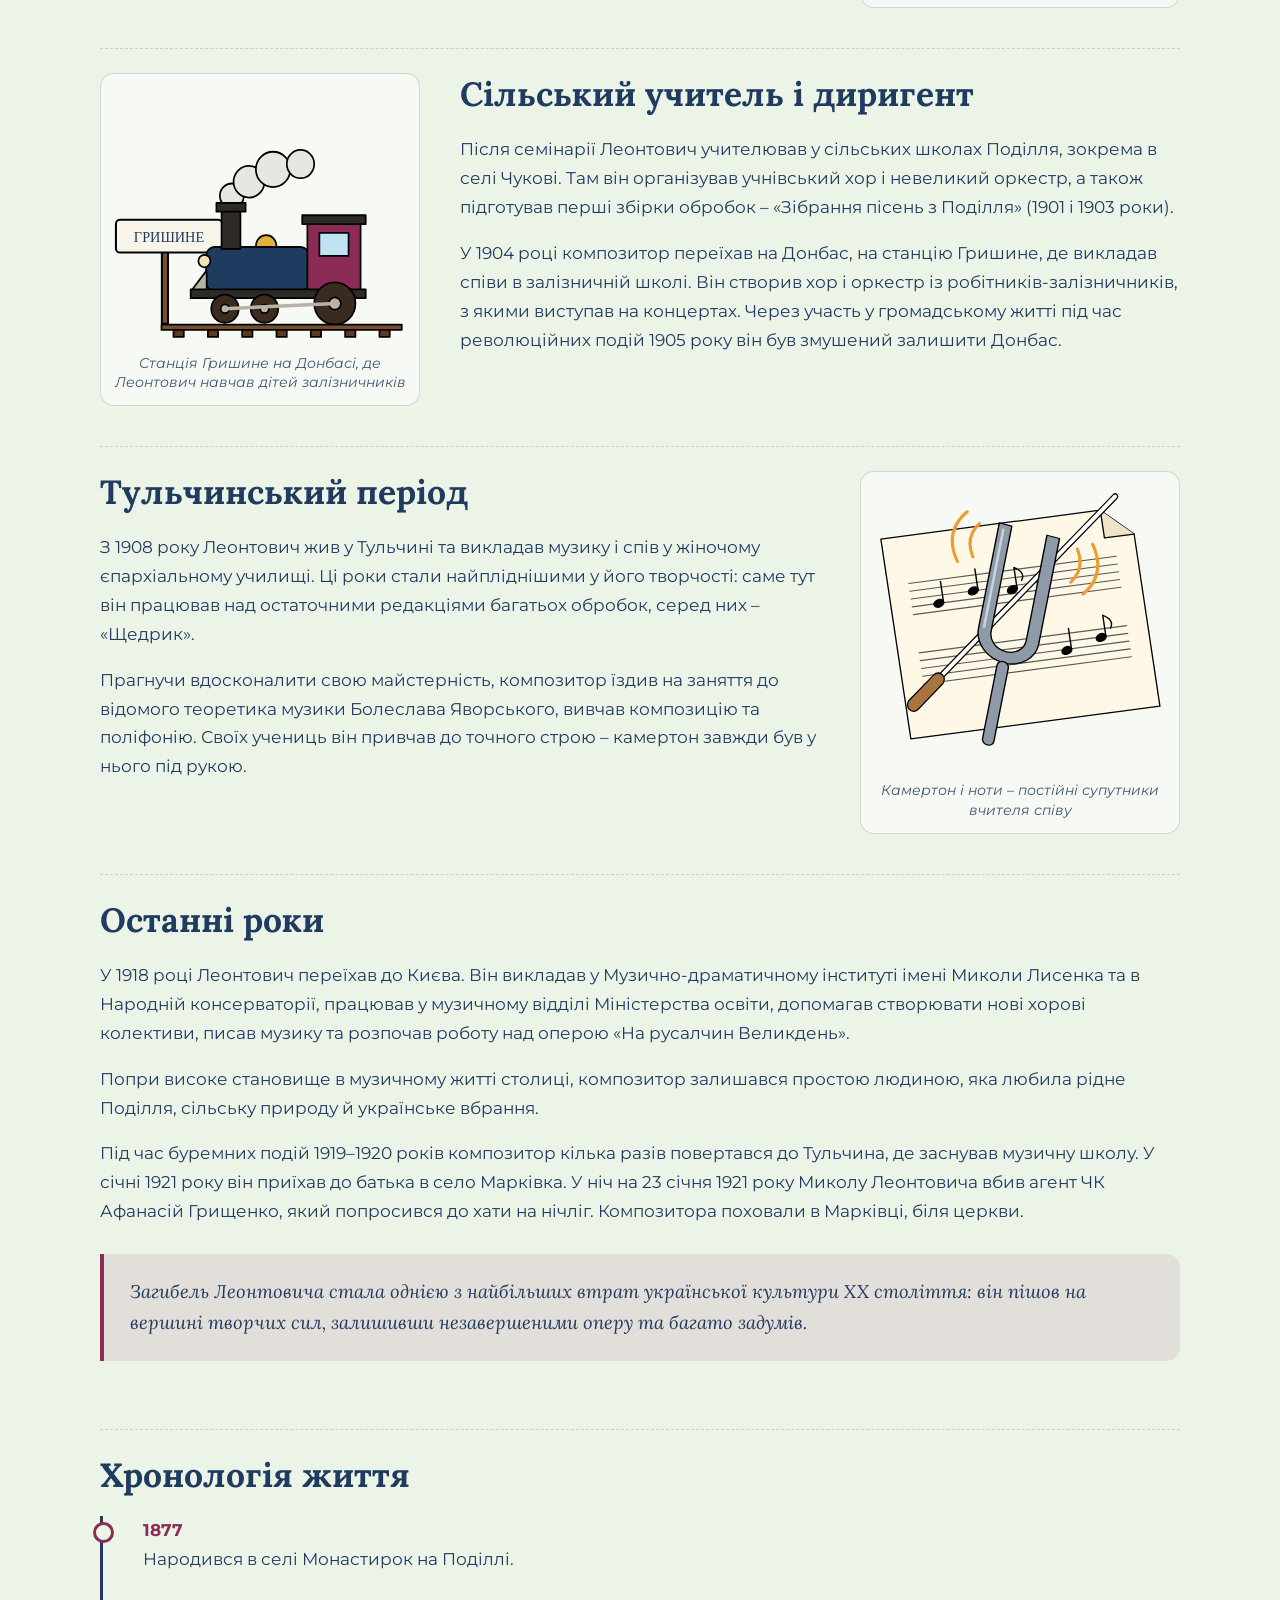
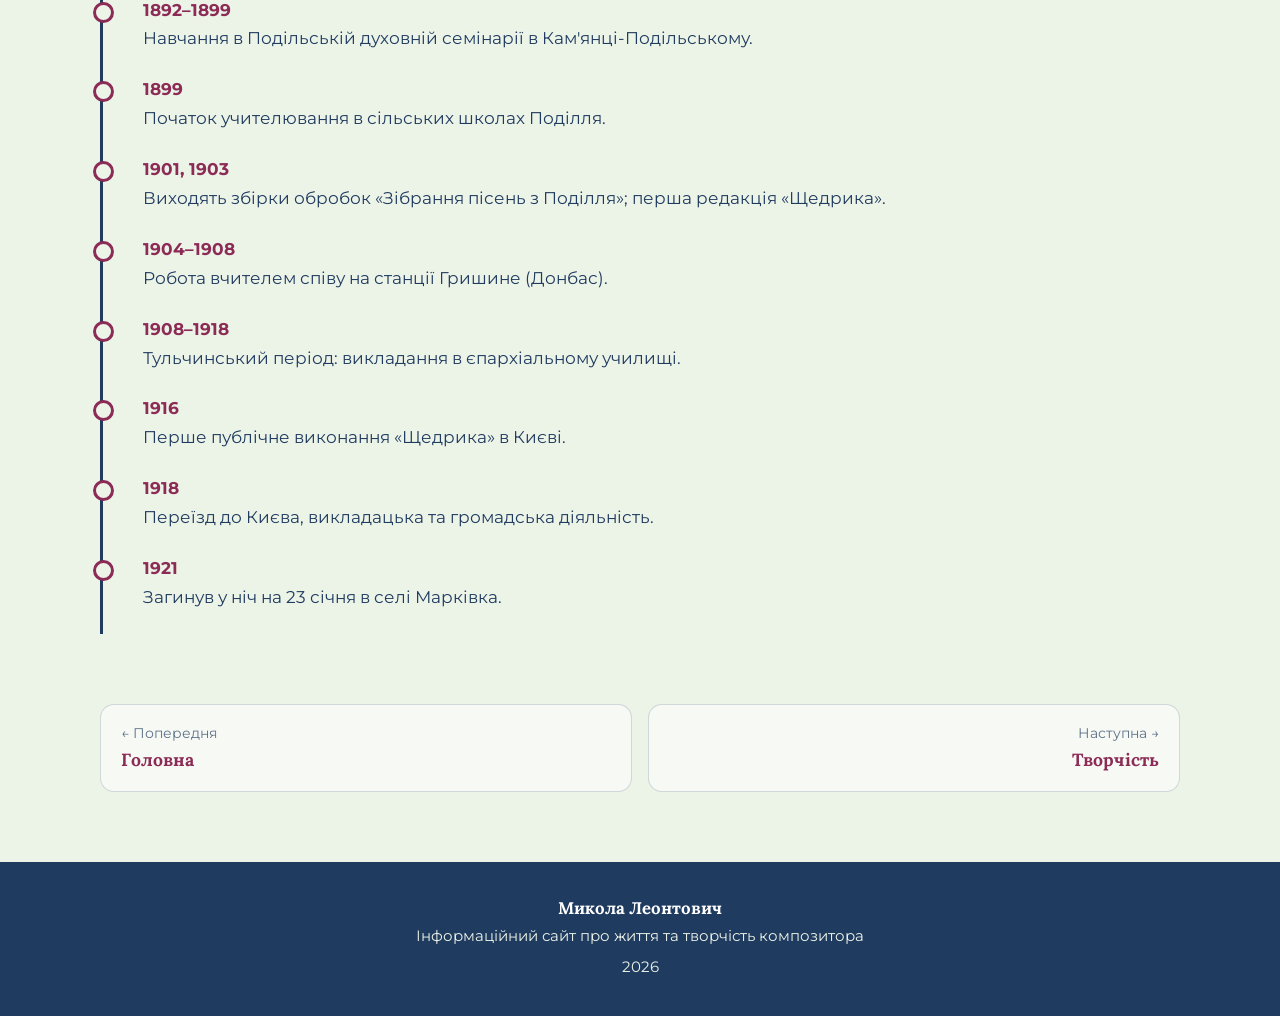
==== commit 91127e4b: "забрано зайвий елемент на сторнці біографії" ====
--- a/biografiya.html
+++ b/biografiya.html
@@ -155,7 +155,7 @@
     </section>
 
     <section class="section" id="ostanni-roky">
-      <div class="split">
+      
         <div>
           <h2>Останні роки</h2>
           <p>
@@ -169,11 +169,8 @@
             людиною, яка любила рідне Поділля, сільську природу й українське вбрання.
           </p>
         </div>
-        <figure class="figure figure--photo">
-          <img src="leontovych_vyshyvanka.png" alt="Микола Леонтович у вишиванці, з брилем у руках, на тлі зелені">
-          <figcaption>Микола Леонтович у вишиванці (фото: Wikimedia Commons, суспільне надбання)</figcaption>
-        </figure>
-      </div>
+        
+      
       <p>
         Під час буремних подій 1919–1920 років композитор кілька разів повертався до Тульчина,
         де заснував музичну школу. У січні 1921 року він приїхав до батька в село Марківка.
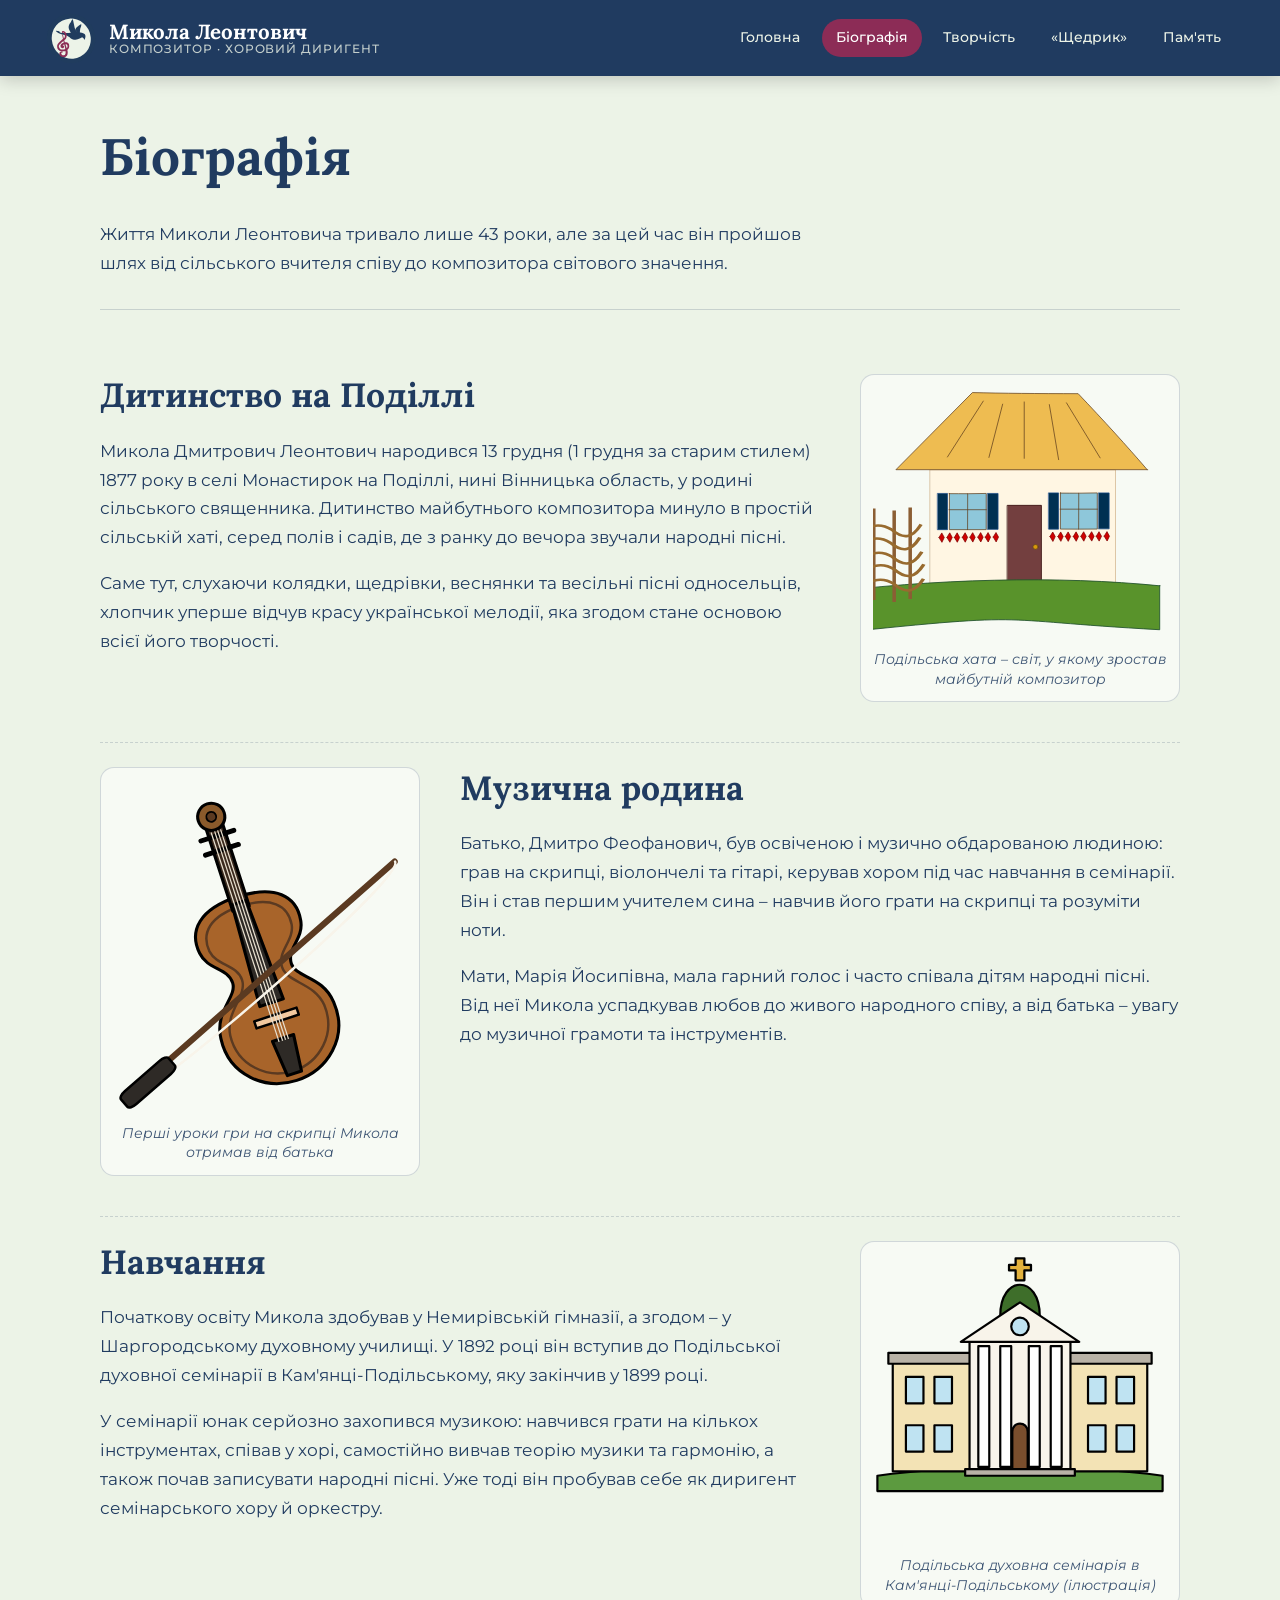
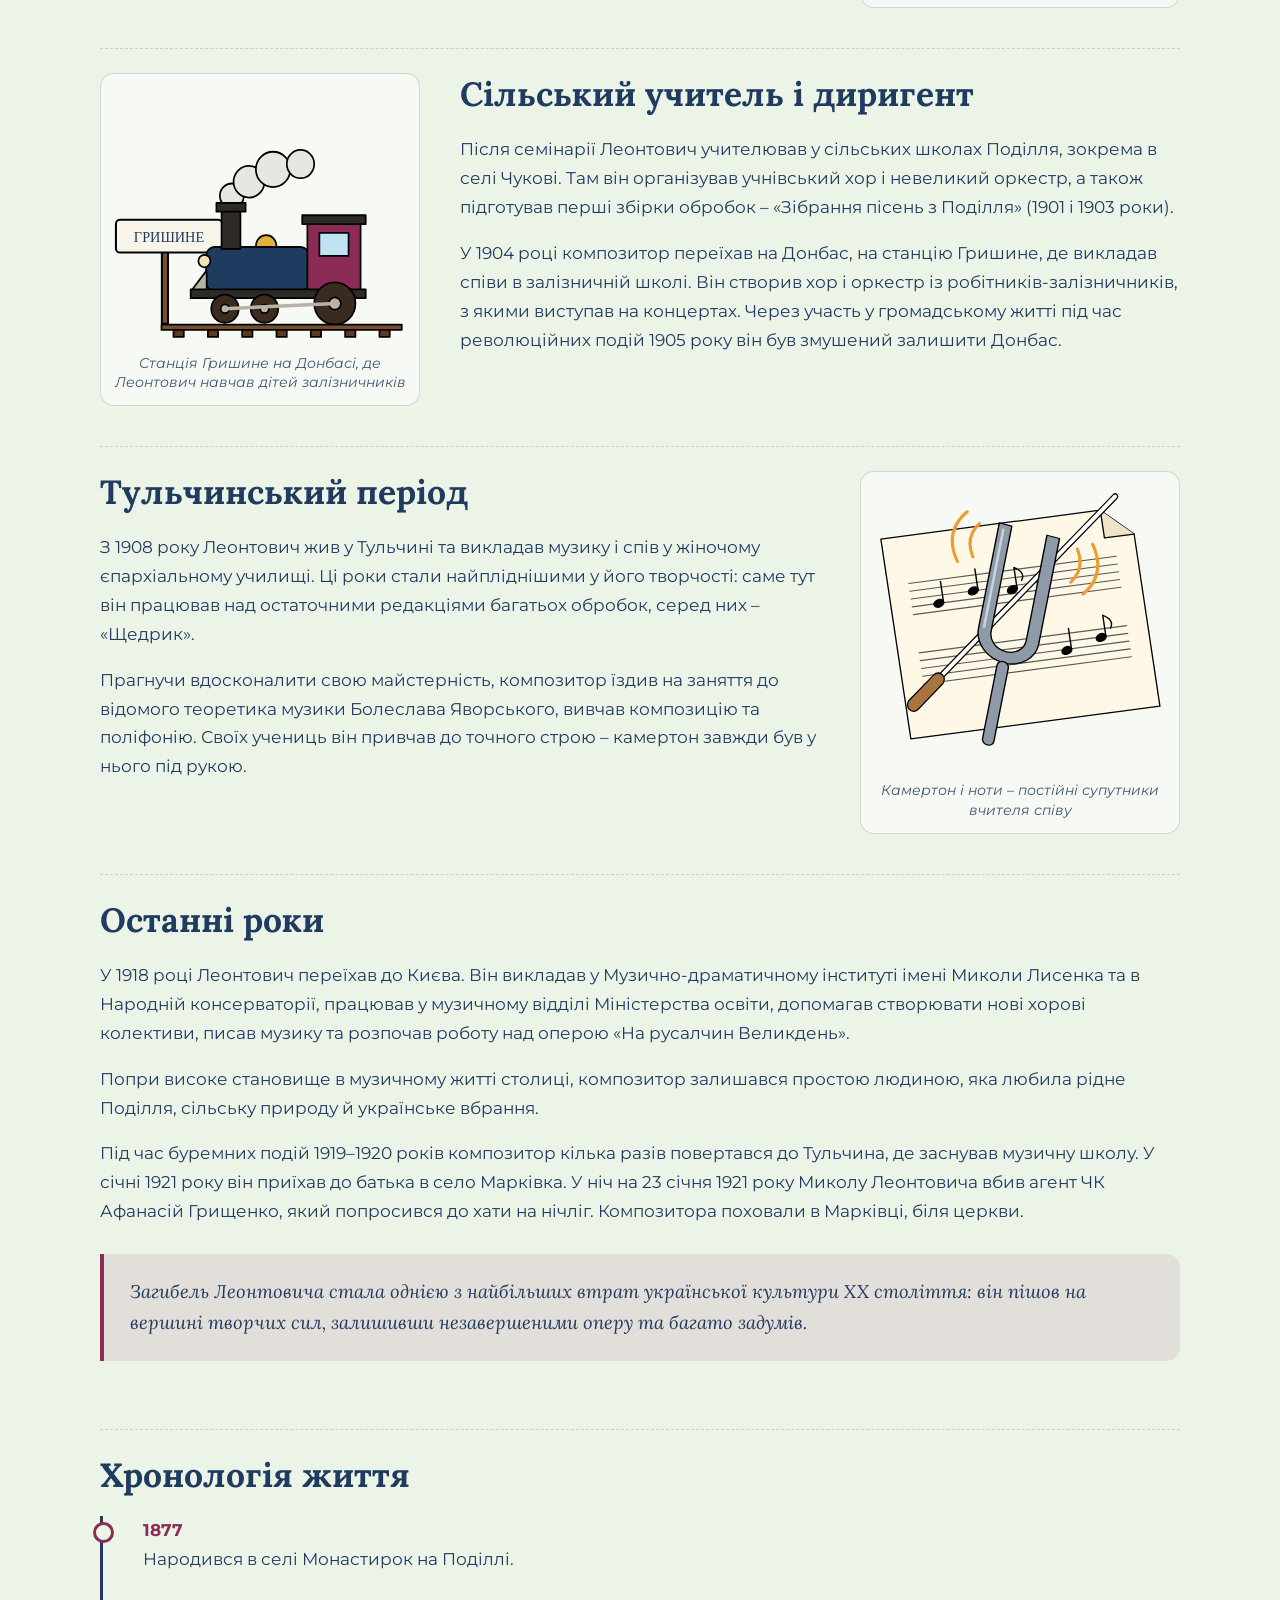
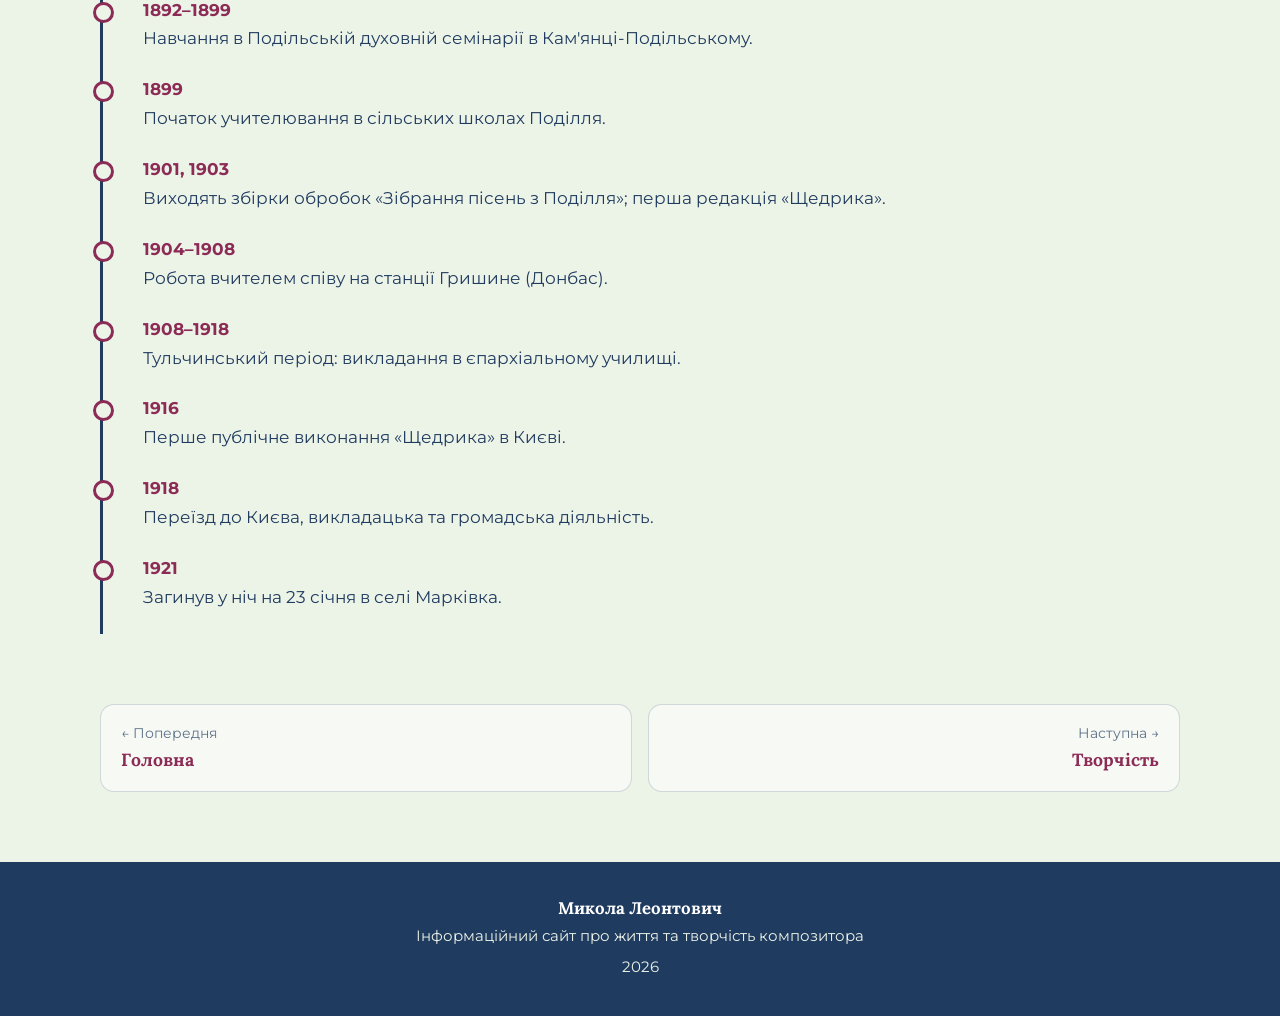
==== commit 648bb15f: "вдосконалення лого" ====
--- a/biografiya.html
+++ b/biografiya.html
@@ -5,7 +5,9 @@
   <meta name="viewport" content="width=device-width, initial-scale=1.0">
   <title>Біографія – Микола Леонтович</title>
   <meta name="description" content="Біографія Миколи Леонтовича: дитинство, навчання, вчителювання, останні роки життя.">
+  <link rel="icon" href="favicon.png" type="image/png" sizes="180x180">
   <link rel="icon" href="logo.svg" type="image/svg+xml">
+  <link rel="apple-touch-icon" href="favicon.png">
   <link rel="preconnect" href="https://fonts.googleapis.com">
   <link rel="preconnect" href="https://fonts.gstatic.com" crossorigin>
   <link href="https://fonts.googleapis.com/css2?family=Lora:ital,wght@0,500;0,700;1,500&family=Montserrat:wght@400;500;600;700&display=swap" rel="stylesheet">
--- a/css/style.css
+++ b/css/style.css
@@ -80,8 +80,6 @@
   height: auto;
   aspect-ratio: 1;
   flex-shrink: 0;
-  background: var(--bg);
-  border-radius: 50%;
 }
 .brand__name {
   font-family: var(--font-head);
